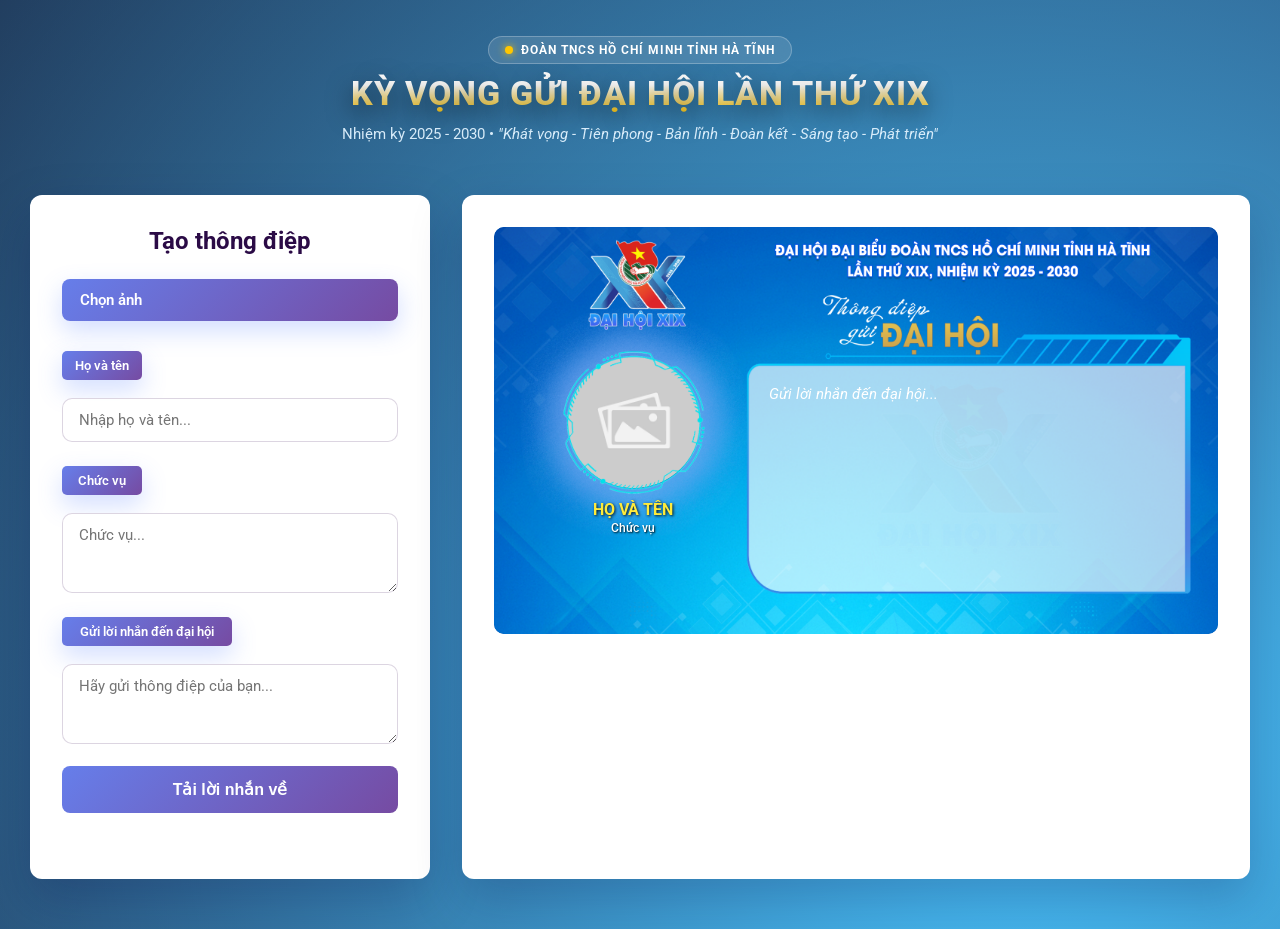
==== index.html @ af24d632 "feat: toi uu nut tai anh, them dau nhay kep loi chuc va doi ten trang chu index.html" ====
<!DOCTYPE html>
<html lang="vi">
<head>
    <meta charset="UTF-8">
    <meta name="viewport" content="width=device-width, initial-scale=1.0">
    <title>KỲ VỌNG GỬI ĐẠI HỘI LẦN THỨ XIX</title>
    <link rel="stylesheet" href="style.css">
    <link href='https://fonts.googleapis.com/css?family=Roboto:wght@400;500;700&display=swap' rel='stylesheet'>
    <link rel="stylesheet" href="https://cdnjs.cloudflare.com/ajax/libs/cropperjs/1.6.1/cropper.min.css">
</head>
<body>
    <div class="background">
        <header class="main_header">
            <div class="header_badge">
                <span class="badge_dot"></span>
                <span>ĐOÀN TNCS HỒ CHÍ MINH TỈNH HÀ TĨNH</span>
            </div>
            <h1 class="header_title">KỲ VỌNG GỬI ĐẠI HỘI LẦN THỨ XIX</h1>
            <p class="header_subtitle">Nhiệm kỳ 2025 - 2030 • <em>"Khát vọng - Tiên phong - Bản lĩnh - Đoàn kết - Sáng tạo - Phát triển"</em></p>
        </header>

        <div class="content">
            <section class="input_form">
                <form id="messageForm">
                    <p class="form_title">Tạo thông điệp</p>

                    <label for="avatarInput" class="upload_label">
                        <span>Chọn ảnh</span>
                        <input type="file" id="avatarInput" accept="image/*" hidden>
                    </label>

                    <label style="width: 80px; margin-top: 10px;" for="username">Họ và tên</label>
                    <input type="text" id="username" placeholder="Nhập họ và tên..." required>

                    <label style="width: 80px; margin-top: 10px;" for="role">Chức vụ</label>
                    <textarea id="role" placeholder="Chức vụ..."></textarea>

                    <label style="width: 170px; margin-top: 10px;" for="message">Gửi lời nhắn đến đại hội</label>
                    <textarea id="message" placeholder="Hãy gửi thông điệp của bạn..." required></textarea>  

                    <button type="submit" id="download">
                        <span class="btn_text">Tải lời nhắn về</span>
                        <div class="spinner" id="btnSpinner" style="display: none;"></div>
                    </button>
                    <p id="statusMsg" class="status_msg"></p>
                </form>
            </section>

            <section class="img_form">
                <div class="frame_canvas">
                    <img src="pics/thoong diep chao mung.zip - 2.png" alt="Khung thông điệp" class="template_img" id="templateImg">
                    
                    <div class="image_choosen" id="avatarPreviewWrapper" title="Nhấp vào để căn chỉnh lại góc mặt">
                        <img src="pics/placeholder.jpg" alt="Ảnh đại diện" id="img_choosen">
                    </div>

                    <div class="user_info_overlay">
                        <p class="name_content">HỌ VÀ TÊN</p>
                        <p class="title_content">Chức vụ</p>
                    </div>

                    <div class="message_box">
                        <p class="message_content">Gửi lời nhắn đến đại hội...</p>
                    </div>
                </div>
            </section>
        </div>
    </div>

    <div id="cropModal" class="crop_modal" style="display: none;">
        <div class="crop_modal_content">
            <div class="crop_modal_header">
                <h3>Căn chỉnh ảnh chân dung</h3>
                <button type="button" id="closeCropModal" class="close_btn" title="Đóng">&times;</button>
            </div>
            <div class="crop_container">
                <img id="cropperImage" src="" alt="Ảnh cần crop">
            </div>
            <p class="crop_hint">💡 Kéo ảnh hoặc lăn chuột/dùng 2 ngón tay để phóng to, thu nhỏ và di chuyển khuôn mặt vào đúng vòng tròn.</p>
            <div class="crop_modal_footer">
                <div class="crop_tools">
                    <button type="button" id="zoomInBtn" class="btn_tool" title="Phóng to">➕ Phóng to</button>
                    <button type="button" id="zoomOutBtn" class="btn_tool" title="Thu nhỏ">➖ Thu nhỏ</button>
                    <button type="button" id="rotateLeftBtn" class="btn_tool" title="Xoay">↺ Xoay</button>
                </div>
                <div class="crop_actions">
                    <button type="button" id="cancelCropBtn" class="btn_secondary">Hủy</button>
                    <button type="button" id="applyCropBtn" class="btn_primary">Áp dụng</button>
                </div>
            </div>
        </div>
    </div>

    <canvas id="exportCanvas" style="display: none;"></canvas>

    <script src="https://cdn.jsdelivr.net/npm/canvas-confetti@1.9.3/dist/confetti.browser.min.js"></script>
    <script src="https://cdnjs.cloudflare.com/ajax/libs/cropperjs/1.6.1/cropper.min.js"></script>
    <script src="script.js"></script>
</body>
</html>
---- style.css ----
:root {
    --primary-gradient: linear-gradient(135deg, #667eea 0%, #764ba2 100%);
    --accent-gradient: linear-gradient(135deg, #4fe0ff, #a155ff);
    --gold: #ffc700;
    font-family: "Roboto", sans-serif;
}

* {
    margin: 0;
    padding: 0;
    box-sizing: border-box;
}

body {
    min-height: 100vh;
    background: radial-gradient(circle at 20% 20%, #49c6ff 0%, transparent 35%),
        radial-gradient(circle at 80% 30%, #7c55d6 0%, transparent 40%),
        radial-gradient(circle at 30% 80%, #4b53eb 0%, transparent 45%),
        linear-gradient(120deg, #120820 0%, #261044 45%, #3d0f5d 100%);
    background-size: 400% 400%;
    animation: auroraShift 10s ease-in-out infinite;
    display: flex;
    align-items: center;
    justify-content: center;
    padding: 20px 10px;
}

@keyframes auroraShift {
    0% {
        background-position: 0% 50%;
    }
    30% {
        background-position: 50% 100%;
    }
    60% {
        background-position: 100% 30%;
    }
    100% {
        background-position: 0% 50%;
    }
}

.background {
    width: 100%;
    max-width: 1800px;
}

.main_header {
    text-align: center;
    margin-bottom: 24px;
    padding: 16px 20px;
    display: flex;
    flex-direction: column;
    align-items: center;
    gap: 8px;
}

.header_badge {
    display: inline-flex;
    align-items: center;
    gap: 8px;
    background: rgba(255, 255, 255, 0.12);
    border: 1px solid rgba(255, 255, 255, 0.25);
    backdrop-filter: blur(10px);
    padding: 6px 16px;
    border-radius: 999px;
    color: #ffffff;
    font-size: 12px;
    font-weight: 700;
    letter-spacing: 1px;
    text-transform: uppercase;
}

.badge_dot {
    width: 8px;
    height: 8px;
    background: var(--gold);
    border-radius: 50%;
    box-shadow: 0 0 8px var(--gold);
}

.header_title {
    font-size: clamp(22px, 3.5vw, 34px);
    font-weight: 800;
    text-transform: uppercase;
    letter-spacing: 1px;
    background: linear-gradient(180deg, #ffffff 30%, var(--gold) 100%);
    -webkit-background-clip: text;
    -webkit-text-fill-color: transparent;
    text-shadow: 0 8px 25px rgba(0, 0, 0, 0.5);
    line-height: 1.25;
}

.header_subtitle {
    font-size: clamp(12px, 1.6vw, 15px);
    color: #e0f2fe;
    font-weight: 400;
    max-width: 800px;
    line-height: 1.5;
    opacity: 0.95;
}

.content {
    display: flex;
    flex-wrap: wrap;
    gap: 32px;
    justify-content: center;
    padding: 10px 20px 30px 20px;
}

.input_form,
.img_form {
    background: white;
    border-radius: 12px;
    padding: 32px;
    box-shadow: 0 20px 50px rgba(10, 15, 70, 0.25);
}

.input_form {
    flex: 1 1 320px;
    max-width: 400px;
}

.img_form {
    flex: 1 1 550px;
    max-width: 1000px;
}

.form_title {
    font-size: 24px;
    font-weight: 700;
    color: #2b0b46;
    margin-bottom: 10px;
    text-align: center;
}

form {
    display: flex;
    flex-direction: column;
    gap: 14px;
}

label {
    border-radius: 5px;
    padding: 5px 10px;
    text-align: center;
    font-weight: 600;
    font-size: 13px;
    color: #ffffff;
    border: 2px solid transparent;
    background: var(--primary-gradient) border-box;
    box-shadow: 0 10px 25px rgba(79, 124, 255, 0.25);
}

label + input,
label + textarea {
    margin-top: 4px;
}

.upload_label {
    cursor: pointer;
    justify-content: space-between;
    padding: 10px 16px;
    margin-bottom: 6px;
    border-radius: 8px;
    font-weight: 600;
    font-size: 15px;
    color: #ffffff;
    box-shadow: 0 10px 25px rgba(79, 124, 255, 0.25);
    display: flex;
    align-items: center;
}

input,
textarea {
    border: 1px solid rgba(83, 47, 104, 0.2);
    border-radius: 10px;
    padding: 12px 16px;
    font-size: 15px;
    font-family: inherit;
    color: #1e1b4b;
    background: rgba(255, 255, 255, 0.9);
    transition: border 0.2s ease, box-shadow 0.2s ease;
}

input:focus,
textarea:focus {
    outline: none;
    border-color: #7f2cff;
    box-shadow: 0 0 0 3px rgba(127, 44, 255, 0.15);
}

textarea {
    min-height: 80px;
    resize: vertical;
}

button[type="submit"] {
    margin-top: 8px;
    padding: 14px 18px;
    border: none;
    border-radius: 8px;
    background: var(--primary-gradient);
    color: #fff;
    font-size: 16px;
    font-weight: 600;
    cursor: pointer;
    transition: transform 0.2s ease, box-shadow 0.2s ease;
    display: flex;
    align-items: center;
    justify-content: center;
    gap: 10px;
}

button[type="submit"]:hover {
    transform: translateY(-2px);
    box-shadow: 0 12px 25px rgba(71, 15, 153, 0.35);
}

button[type="submit"]:disabled {
    opacity: 0.7;
    cursor: not-allowed;
    transform: none;
}

.spinner {
    width: 18px;
    height: 18px;
    border: 3px solid rgba(255, 255, 255, 0.3);
    border-radius: 50%;
    border-top-color: #fff;
    animation: spin 0.8s ease-in-out infinite;
}

@keyframes spin {
    to { transform: rotate(360deg); }
}

.status_msg {
    text-align: center;
    font-size: 13px;
    font-weight: 500;
    min-height: 18px;
    margin-top: 2px;
}
.status_msg.success { color: #2e7d32; }
.status_msg.error { color: #d32f2f; }

.frame_canvas {
    position: relative;
    overflow: hidden;
    border-radius: 10px;
    background: #0056b3;
    display: flex;
    justify-content: center;
    width: 100%;
    aspect-ratio: 16 / 9;
}

.template_img {
    width: 100%;
    height: 100%;
    border-radius: inherit;
    display: block;
    position: relative;
    z-index: 2;
    pointer-events: none;
}

.image_choosen {
    position: absolute;
    width: 18.75%;
    aspect-ratio: 1 / 1;
    border-radius: 50%;
    overflow: hidden;
    top: 47.5%;
    left: 19.27%;
    transform: translate(-50%, -50%);
    z-index: 1;
    background: #d3d8ff;
    cursor: pointer;
    transition: transform 0.2s ease, box-shadow 0.2s ease;
}

.image_choosen:hover {
    transform: translate(-50%, -50%) scale(1.03);
    box-shadow: 0 0 0 4px var(--gold);
}

.image_choosen img {
    width: 100%;
    height: 100%;
    object-fit: cover;
    display: block;
}

.user_info_overlay {
    position: absolute;
    top: 67%;
    left: 19.27%;
    transform: translateX(-50%);
    width: 32%;
    text-align: center;
    z-index: 4;
    pointer-events: none;
}

.name_content {
    font-size: clamp(10px, 1.5vw, 16px);
    font-weight: 700;
    color: #ffeb3b;
    text-transform: uppercase;
    text-shadow: 1px 1px 3px rgba(0, 0, 0, 0.9);
    margin-bottom: 2px;
    line-height: 1.2;
}

.title_content {
    font-size: clamp(9px, 1.1vw, 12px);
    color: #ffffff;
    font-weight: 500;
    text-shadow: 1px 1px 2px rgba(0, 0, 0, 0.9);
    line-height: 1.2;
}

.message_box {
    position: absolute;
    left: 38%;
    top: 38.4%;
    width: 53.1%;
    height: 44.4%;
    padding: 0;
    color: #ffffff;
    z-index: 3;
    overflow: hidden;
    display: flex;
    align-items: flex-start;
    pointer-events: none;
}

.message_content {
    font-size: clamp(10px, 1.45vw, 15px);
    line-height: 1.5;
    font-style: italic;
    margin: 0;
    white-space: pre-wrap;
    word-break: break-word;
    width: 100%;
}

.crop_modal {
    position: fixed;
    top: 0;
    left: 0;
    width: 100vw;
    height: 100vh;
    background: rgba(15, 23, 42, 0.82);
    backdrop-filter: blur(6px);
    z-index: 99999;
    display: flex;
    align-items: center;
    justify-content: center;
    padding: 16px;
}

.crop_modal_content {
    background: #ffffff;
    border-radius: 16px;
    width: 100%;
    max-width: 520px;
    display: flex;
    flex-direction: column;
    overflow: hidden;
    box-shadow: 0 25px 50px rgba(0, 0, 0, 0.4);
    animation: modalPop 0.25s cubic-bezier(0.16, 1, 0.3, 1);
}

@keyframes modalPop {
    from { transform: scale(0.92); opacity: 0; }
    to { transform: scale(1); opacity: 1; }
}

.crop_modal_header {
    display: flex;
    align-items: center;
    justify-content: space-between;
    padding: 16px 20px;
    border-bottom: 1px solid #e2e8f0;
}

.crop_modal_header h3 {
    font-size: 17px;
    font-weight: 700;
    color: #1e1b4b;
}

.close_btn {
    background: none;
    border: none;
    font-size: 26px;
    line-height: 1;
    color: #64748b;
    cursor: pointer;
    padding: 0;
    margin: 0;
}

.crop_container {
    width: 100%;
    height: 380px;
    max-height: 55vh;
    background: #090d16;
    position: relative;
    overflow: hidden;
}

.crop_container img {
    max-width: 100%;
    display: block;
}

.cropper-view-box,
.cropper-face {
    border-radius: 50% !important;
}

.cropper-view-box {
    outline: 3px solid #ffeb3b !important;
    box-shadow: 0 0 0 9999px rgba(0, 0, 0, 0.65) !important;
}

.crop_hint {
    font-size: 12px;
    line-height: 1.4;
    color: #475569;
    text-align: center;
    padding: 10px 16px;
    background: #f8fafc;
    border-top: 1px solid #f1f5f9;
}

.crop_modal_footer {
    display: flex;
    flex-wrap: wrap;
    align-items: center;
    justify-content: space-between;
    gap: 12px;
    padding: 14px 20px;
    border-top: 1px solid #e2e8f0;
    background: #ffffff;
}

.crop_tools, .crop_actions {
    display: flex;
    gap: 8px;
}

.btn_tool, .btn_secondary {
    padding: 8px 12px;
    background: #f1f5f9;
    color: #334155;
    border: 1px solid #cbd5e1;
    border-radius: 6px;
    font-size: 12px;
    font-weight: 600;
    cursor: pointer;
}

.btn_tool:hover, .btn_secondary:hover {
    background: #e2e8f0;
}

.btn_primary {
    background: var(--primary-gradient);
    color: #fff;
    padding: 8px 18px;
    border-radius: 6px;
    font-weight: 600;
    font-size: 13px;
    border: none;
    cursor: pointer;
}
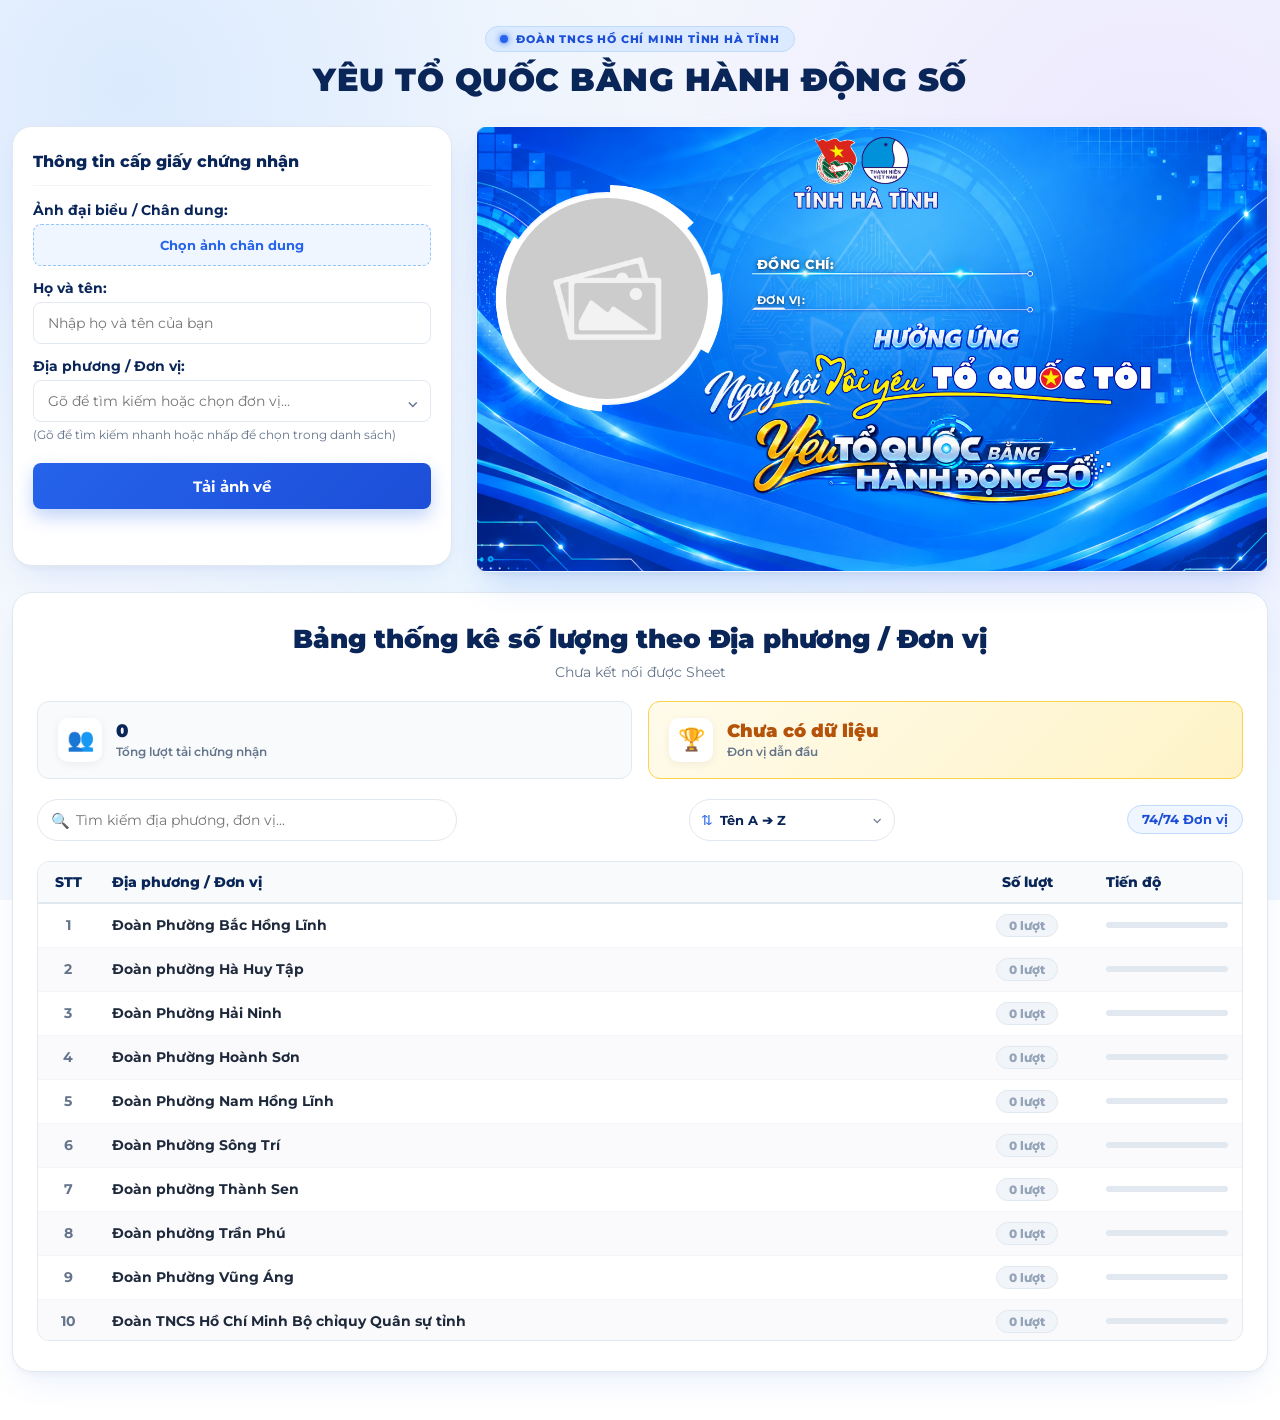
==== commit a0f0e743: "refactor: doi ten HTML.html thanh index.html" ====
--- a/index.html
+++ b/index.html
@@ -1,13 +1,17 @@
 <!DOCTYPE html>
 <html lang="vi">
+
 <head>
     <meta charset="UTF-8">
-    <meta name="viewport" content="width=device-width, initial-scale=1.0">
-    <title>KỲ VỌNG GỬI ĐẠI HỘI LẦN THỨ XIX</title>
-    <link rel="stylesheet" href="style.css">
-    <link href='https://fonts.googleapis.com/css?family=Roboto:wght@400;500;700&display=swap' rel='stylesheet'>
+    <meta name="viewport" content="width=device-width, initial-scale=1.0, maximum-scale=1.0, user-scalable=no">
+    <title>Yêu Tổ Quốc bằng Hành động số</title>
+    <link rel="stylesheet" href="style.css?v=4">
+    <link
+        href="https://fonts.googleapis.com/css2?family=Montserrat:ital,wght@0,400;0,500;0,600;0,700;0,800;0,900;1,400;1,500;1,600;1,700&family=Playfair+Display:ital,wght@0,700;0,900;1,700&display=swap"
+        rel="stylesheet">
     <link rel="stylesheet" href="https://cdnjs.cloudflare.com/ajax/libs/cropperjs/1.6.1/cropper.min.css">
 </head>
+
 <body>
     <div class="background">
         <header class="main_header">
@@ -15,56 +19,132 @@
                 <span class="badge_dot"></span>
                 <span>ĐOÀN TNCS HỒ CHÍ MINH TỈNH HÀ TĨNH</span>
             </div>
-            <h1 class="header_title">KỲ VỌNG GỬI ĐẠI HỘI LẦN THỨ XIX</h1>
-            <p class="header_subtitle">Nhiệm kỳ 2025 - 2030 • <em>"Khát vọng - Tiên phong - Bản lĩnh - Đoàn kết - Sáng tạo - Phát triển"</em></p>
+            <h1 class="header_title">Yêu Tổ Quốc bằng Hành động số</h1>
         </header>
 
         <div class="content">
-            <section class="input_form">
-                <form id="messageForm">
-                    <p class="form_title">Tạo thông điệp</p>
+            <section class="input_form_card">
+                <div class="card_header">
+                    <h2 class="card_title">Thông tin cấp giấy chứng nhận</h2>
+                </div>
 
-                    <label for="avatarInput" class="upload_label">
-                        <span>Chọn ảnh</span>
-                        <input type="file" id="avatarInput" accept="image/*" hidden>
-                    </label>
+                <form id="certificateForm">
+                    <div class="form_group">
+                        <label class="field_label">Ảnh đại biểu / Chân dung:</label>
+                        <div class="avatar_picker_row">
+                            <label for="avatarInput" class="avatar_picker_btn">
+                                <span>Chọn ảnh chân dung</span>
+                                <input type="file" id="avatarInput" accept="image/*" hidden>
+                            </label>
+                            <button type="button" id="recropBtn" class="recrop_btn" style="display: none;">
+                                Chỉnh góc mặt
+                            </button>
+                        </div>
+                    </div>
 
-                    <label style="width: 80px; margin-top: 10px;" for="username">Họ và tên</label>
-                    <input type="text" id="username" placeholder="Nhập họ và tên..." required>
+                    <div class="form_group">
+                        <label for="username" class="field_label">Họ và tên:</label>
+                        <input type="text" id="username" class="form_input" placeholder="Nhập họ và tên của bạn"
+                            required autocomplete="name">
+                    </div>
 
-                    <label style="width: 80px; margin-top: 10px;" for="role">Chức vụ</label>
-                    <textarea id="role" placeholder="Chức vụ..."></textarea>
+                    <div class="form_group">
+                        <label for="unit" class="field_label">Địa phương / Đơn vị:</label>
+                        <div class="searchable_select_wrapper" id="unitWrapper">
+                            <input type="text" id="unit" class="form_input searchable_select_input"
+                                placeholder="Gõ để tìm kiếm hoặc chọn đơn vị..." required autocomplete="off">
+                            <span class="select_arrow" id="unitArrow" title="Mở danh sách đơn vị">⌵</span>
+                            <div class="searchable_select_dropdown" id="unitDropdown" style="display: none;"></div>
+                        </div>
+                        <small class="field_hint">(Gõ để tìm kiếm nhanh hoặc nhấp để chọn trong danh sách)</small>
+                    </div>
 
-                    <label style="width: 170px; margin-top: 10px;" for="message">Gửi lời nhắn đến đại hội</label>
-                    <textarea id="message" placeholder="Hãy gửi thông điệp của bạn..." required></textarea>  
-
-                    <button type="submit" id="download">
-                        <span class="btn_text">Tải lời nhắn về</span>
+                    <button type="submit" id="downloadBtn" class="submit_action_btn">
+                        <span class="btn_text">Tải ảnh về</span>
                         <div class="spinner" id="btnSpinner" style="display: none;"></div>
                     </button>
                     <p id="statusMsg" class="status_msg"></p>
                 </form>
             </section>
 
-            <section class="img_form">
-                <div class="frame_canvas">
-                    <img src="pics/thoong diep chao mung.zip - 2.png" alt="Khung thông điệp" class="template_img" id="templateImg">
-                    
-                    <div class="image_choosen" id="avatarPreviewWrapper" title="Nhấp vào để căn chỉnh lại góc mặt">
-                        <img src="pics/placeholder.jpg" alt="Ảnh đại diện" id="img_choosen">
+            <section class="certificate_view_section">
+                <div class="certificate_preview_card" id="certificatePreviewWrapper">
+                    <div class="banner_avatar_circle" id="certAvatarClickable" title="Nhấp để căn chỉnh ảnh">
+                        <img src="pics/placeholder.jpg" alt="Ảnh đại biểu" id="img_choosen">
                     </div>
-
-                    <div class="user_info_overlay">
-                        <p class="name_content">HỌ VÀ TÊN</p>
-                        <p class="title_content">Chức vụ</p>
+                    <div class="banner_name_line">
+                        <span class="banner_label">ĐỒNG CHÍ:</span>
+                        <span class="banner_val banner_val_name" id="previewName"></span>
                     </div>
-
-                    <div class="message_box">
-                        <p class="message_content">Gửi lời nhắn đến đại hội...</p>
+                    <div class="banner_unit_line">
+                        <span class="banner_label">ĐƠN VỊ:</span>
+                        <span class="banner_val banner_val_unit" id="previewUnit"></span>
                     </div>
                 </div>
             </section>
         </div>
+
+        <section class="stats_section" id="statsSection">
+            <div class="stats_header">
+                <h2 class="stats_heading">Bảng thống kê số lượng theo Địa phương / Đơn vị</h2>
+                <p class="stats_desc" id="statsSyncTime">Bảng theo dõi số lượt tải chứng nhận thực tế (hệ thống tự động cập nhật vào 24h hàng ngày)</p>
+            </div>
+
+            <div class="stats_summary_grid">
+                <div class="summary_box">
+                    <div class="summary_icon">👥</div>
+                    <div class="summary_details">
+                        <span class="summary_value" id="totalCertCount">0</span>
+                        <span class="summary_title">Tổng lượt tải chứng nhận</span>
+                    </div>
+                </div>
+
+                <div class="summary_box summary_lead">
+                    <div class="summary_icon">🏆</div>
+                    <div class="summary_details">
+                        <span class="summary_value" id="topUnitName">Chưa có dữ liệu</span>
+                        <span class="summary_title">Đơn vị dẫn đầu</span>
+                    </div>
+                </div>
+            </div>
+
+            <div class="stats_controls">
+                <div class="search_wrapper">
+                    <span class="search_icon">🔍</span>
+                    <input type="text" id="statsSearchInput" class="stats_search_input"
+                        placeholder="Tìm kiếm địa phương, đơn vị...">
+                </div>
+
+                <div class="sort_wrapper">
+                    <span class="sort_icon">⇅</span>
+                    <select id="statsSortSelect" class="stats_sort_select">
+                        <option value="name_asc">Tên A ➔ Z</option>
+                        <option value="name_desc">Tên Z ➔ A</option>
+                        <option value="count_desc">Lọc theo nhiều nhất</option>
+                        <option value="count_asc">Lọc theo ít nhất</option>
+                    </select>
+                </div>
+
+                <div class="stats_count_badge">
+                    <span id="filteredUnitCount">0</span>/<span id="totalUnitsBadge">0</span> Đơn vị
+                </div>
+            </div>
+
+            <div class="stats_table_wrapper">
+                <table class="stats_table">
+                    <thead>
+                        <tr>
+                            <th class="col_stt">STT</th>
+                            <th class="col_unit">Địa phương / Đơn vị</th>
+                            <th class="col_count">Số lượt</th>
+                            <th class="col_progress">Tiến độ</th>
+                        </tr>
+                    </thead>
+                    <tbody id="statsTableBody">
+                    </tbody>
+                </table>
+            </div>
+        </section>
     </div>
 
     <div id="cropModal" class="crop_modal" style="display: none;">
@@ -76,12 +156,13 @@
             <div class="crop_container">
                 <img id="cropperImage" src="" alt="Ảnh cần crop">
             </div>
-            <p class="crop_hint">💡 Kéo ảnh hoặc lăn chuột/dùng 2 ngón tay để phóng to, thu nhỏ và di chuyển khuôn mặt vào đúng vòng tròn.</p>
+            <p class="crop_hint">Kéo ảnh hoặc dùng con lăn chuột / 2 ngón tay để phóng to, thu nhỏ và di chuyển khuôn
+                mặt vào đúng vòng tròn.</p>
             <div class="crop_modal_footer">
                 <div class="crop_tools">
-                    <button type="button" id="zoomInBtn" class="btn_tool" title="Phóng to">➕ Phóng to</button>
-                    <button type="button" id="zoomOutBtn" class="btn_tool" title="Thu nhỏ">➖ Thu nhỏ</button>
-                    <button type="button" id="rotateLeftBtn" class="btn_tool" title="Xoay">↺ Xoay</button>
+                    <button type="button" id="zoomInBtn" class="btn_tool" title="Phóng to">Phóng to</button>
+                    <button type="button" id="zoomOutBtn" class="btn_tool" title="Thu nhỏ">Thu nhỏ</button>
+                    <button type="button" id="rotateLeftBtn" class="btn_tool" title="Xoay">Xoay ảnh</button>
                 </div>
                 <div class="crop_actions">
                     <button type="button" id="cancelCropBtn" class="btn_secondary">Hủy</button>
@@ -95,6 +176,7 @@
 
     <script src="https://cdn.jsdelivr.net/npm/canvas-confetti@1.9.3/dist/confetti.browser.min.js"></script>
     <script src="https://cdnjs.cloudflare.com/ajax/libs/cropperjs/1.6.1/cropper.min.js"></script>
-    <script src="script.js"></script>
+    <script src="script.js?v=4"></script>
 </body>
+
 </html>
--- a/style.css
+++ b/style.css
@@ -1,137 +1,132 @@
 :root {
-    --primary-gradient: linear-gradient(135deg, #667eea 0%, #764ba2 100%);
-    --accent-gradient: linear-gradient(135deg, #4fe0ff, #a155ff);
-    --gold: #ffc700;
-    font-family: "Roboto", sans-serif;
+    --primary-blue: #2563EB;
+    --primary-blue-dark: #1D4ED8;
+    --primary-navy: #0A2558;
+    --gold: #D4AF37;
+    --gold-light: #FDE68A;
+    --gold-dark: #92400E;
+    --bg-page: #EFF6FF;
+    --text-main: #1E293B;
+    --text-muted: #64748B;
+    --border-color: #E2E8F0;
+    --radius-sm: 8px;
+    --radius-md: 12px;
+    --radius-lg: 20px;
+    font-family: 'Montserrat', 'Roboto', sans-serif;
 }
 
 * {
     margin: 0;
     padding: 0;
     box-sizing: border-box;
+    -webkit-tap-highlight-color: transparent;
 }
 
 body {
     min-height: 100vh;
-    background: radial-gradient(circle at 20% 20%, #49c6ff 0%, transparent 35%),
-        radial-gradient(circle at 80% 30%, #7c55d6 0%, transparent 40%),
-        radial-gradient(circle at 30% 80%, #4b53eb 0%, transparent 45%),
-        linear-gradient(120deg, #120820 0%, #261044 45%, #3d0f5d 100%);
-    background-size: 400% 400%;
-    animation: auroraShift 10s ease-in-out infinite;
-    display: flex;
-    align-items: center;
+    background: radial-gradient(circle at 10% 10%, #DBEAFE 0%, transparent 40%),
+                radial-gradient(circle at 90% 20%, #EDE9FE 0%, transparent 45%),
+                radial-gradient(circle at 50% 90%, #E0F2FE 0%, transparent 50%),
+                linear-gradient(135deg, #F8FAFC 0%, #EFF6FF 100%);
+    background-attachment: fixed;
+    color: var(--text-main);
+    display: flex;
     justify-content: center;
-    padding: 20px 10px;
-}
-
-@keyframes auroraShift {
-    0% {
-        background-position: 0% 50%;
-    }
-    30% {
-        background-position: 50% 100%;
-    }
-    60% {
-        background-position: 100% 30%;
-    }
-    100% {
-        background-position: 0% 50%;
-    }
+    padding: 20px 12px 48px;
 }
 
 .background {
     width: 100%;
-    max-width: 1800px;
+    max-width: 1600px;
+    display: flex;
+    flex-direction: column;
+    gap: 20px;
 }
 
 .main_header {
     text-align: center;
-    margin-bottom: 24px;
-    padding: 16px 20px;
     display: flex;
     flex-direction: column;
     align-items: center;
     gap: 8px;
+    padding: 6px 12px;
 }
 
 .header_badge {
     display: inline-flex;
     align-items: center;
     gap: 8px;
-    background: rgba(255, 255, 255, 0.12);
-    border: 1px solid rgba(255, 255, 255, 0.25);
-    backdrop-filter: blur(10px);
-    padding: 6px 16px;
+    background: #DBEAFE;
+    border: 1px solid #BFDBFE;
+    padding: 5px 14px;
     border-radius: 999px;
-    color: #ffffff;
-    font-size: 12px;
-    font-weight: 700;
-    letter-spacing: 1px;
+    color: var(--primary-blue-dark);
+    font-size: 11px;
+    font-weight: 800;
+    letter-spacing: 0.8px;
     text-transform: uppercase;
 }
 
 .badge_dot {
     width: 8px;
     height: 8px;
-    background: var(--gold);
+    background: var(--primary-blue);
     border-radius: 50%;
-    box-shadow: 0 0 8px var(--gold);
+    box-shadow: 0 0 6px var(--primary-blue);
 }
 
 .header_title {
-    font-size: clamp(22px, 3.5vw, 34px);
+    font-size: clamp(20px, 3.2vw, 32px);
+    font-weight: 900;
+    text-transform: uppercase;
+    color: var(--primary-navy);
+    letter-spacing: 0.5px;
+    line-height: 1.25;
+}
+
+.header_subtitle {
+    font-size: clamp(12px, 1.5vw, 14px);
+    color: var(--text-muted);
+    font-weight: 500;
+    max-width: 90%;
+    margin: 0 auto;
+}
+
+.content {
+    display: flex;
+    flex-wrap: wrap;
+    gap: 24px;
+    justify-content: center;
+    align-items: flex-start;
+}
+
+.input_form_card {
+    background: #FFFFFF;
+    border-radius: var(--radius-lg);
+    padding: 24px 20px;
+    box-shadow: 0 15px 35px -10px rgba(37, 99, 235, 0.12), 0 4px 6px -2px rgba(0, 0, 0, 0.04);
+    border: 1px solid var(--border-color);
+    flex: 1 1 340px;
+    max-width: 440px;
+    width: 100%;
+    display: flex;
+    flex-direction: column;
+    gap: 16px;
+}
+
+.card_header {
+    display: flex;
+    align-items: center;
+    gap: 12px;
+    padding-bottom: 12px;
+    border-bottom: 1.5px solid #F1F5F9;
+}
+
+.card_title {
+    font-size: 16px;
     font-weight: 800;
-    text-transform: uppercase;
-    letter-spacing: 1px;
-    background: linear-gradient(180deg, #ffffff 30%, var(--gold) 100%);
-    -webkit-background-clip: text;
-    -webkit-text-fill-color: transparent;
-    text-shadow: 0 8px 25px rgba(0, 0, 0, 0.5);
-    line-height: 1.25;
-}
-
-.header_subtitle {
-    font-size: clamp(12px, 1.6vw, 15px);
-    color: #e0f2fe;
-    font-weight: 400;
-    max-width: 800px;
-    line-height: 1.5;
-    opacity: 0.95;
-}
-
-.content {
-    display: flex;
-    flex-wrap: wrap;
-    gap: 32px;
-    justify-content: center;
-    padding: 10px 20px 30px 20px;
-}
-
-.input_form,
-.img_form {
-    background: white;
-    border-radius: 12px;
-    padding: 32px;
-    box-shadow: 0 20px 50px rgba(10, 15, 70, 0.25);
-}
-
-.input_form {
-    flex: 1 1 320px;
-    max-width: 400px;
-}
-
-.img_form {
-    flex: 1 1 550px;
-    max-width: 1000px;
-}
-
-.form_title {
-    font-size: 24px;
-    font-weight: 700;
-    color: #2b0b46;
-    margin-bottom: 10px;
-    text-align: center;
+    color: var(--primary-navy);
+    line-height: 1.35;
 }
 
 form {
@@ -140,84 +135,282 @@
     gap: 14px;
 }
 
-label {
-    border-radius: 5px;
-    padding: 5px 10px;
+.form_group {
+    display: flex;
+    flex-direction: column;
+    gap: 6px;
+}
+
+.field_label {
+    font-size: 13.5px;
+    font-weight: 700;
+    color: var(--primary-navy);
+    display: block;
+}
+
+.field_hint {
+    font-size: 11.5px;
+    color: var(--text-muted);
+    line-height: 1.35;
+}
+
+.avatar_picker_row {
+    display: flex;
+    gap: 8px;
+    align-items: center;
+}
+
+.avatar_picker_btn {
+    flex: 1;
+    display: flex;
+    align-items: center;
+    justify-content: center;
+    min-height: 42px;
+    padding: 10px 14px;
+    background: #EFF6FF;
+    color: var(--primary-blue);
+    border: 1.5px dashed #93C5FD;
+    border-radius: var(--radius-sm);
+    font-size: 13px;
+    font-weight: 700;
+    cursor: pointer;
+    transition: all 0.2s ease;
+}
+
+.avatar_picker_btn:hover {
+    background: #DBEAFE;
+    border-color: var(--primary-blue);
+}
+
+.recrop_btn {
+    min-height: 42px;
+    padding: 10px 12px;
+    background: #FFFBEB;
+    color: var(--gold-dark);
+    border: 1px dashed #F59E0B;
+    border-radius: var(--radius-sm);
+    font-size: 12px;
+    font-weight: 700;
+    cursor: pointer;
+    transition: background 0.2s ease;
+}
+
+.recrop_btn:hover {
+    background: #FEF3C7;
+}
+
+.form_input,
+.form_textarea {
+    width: 100%;
+    min-height: 42px;
+    padding: 10px 14px;
+    font-size: 14px;
+    font-family: inherit;
+    color: var(--text-main);
+    background: #FFFFFF;
+    border: 1.5px solid var(--border-color);
+    border-radius: var(--radius-sm);
+    outline: none;
+    transition: all 0.2s ease;
+}
+
+.form_input:focus,
+.form_textarea:focus,
+.form_select:focus {
+    border-color: var(--primary-blue);
+    box-shadow: 0 0 0 3px rgba(37, 99, 235, 0.15);
+}
+
+.select_wrapper {
+    position: relative;
+    width: 100%;
+}
+
+.form_select {
+    width: 100%;
+    min-height: 42px;
+    padding: 10px 36px 10px 14px;
+    font-size: 13.5px;
+    font-family: inherit;
+    font-weight: 500;
+    color: var(--text-main);
+    background: #FFFFFF;
+    border: 1.5px solid var(--border-color);
+    border-radius: var(--radius-sm);
+    outline: none;
+    appearance: none;
+    cursor: pointer;
+    transition: all 0.2s ease;
+}
+
+.select_wrapper::after {
+    content: "⌵";
+    position: absolute;
+    right: 14px;
+    top: 48%;
+    transform: translateY(-50%);
+    font-size: 15px;
+    font-weight: 800;
+    color: var(--text-muted);
+    pointer-events: none;
+}
+
+/* Searchable Combobox Select */
+.searchable_select_wrapper {
+    position: relative;
+    width: 100%;
+}
+
+.searchable_select_input {
+    padding-right: 38px;
+    cursor: text;
+}
+
+.searchable_select_wrapper .select_arrow {
+    position: absolute;
+    right: 14px;
+    top: 50%;
+    transform: translateY(-50%);
+    font-size: 15px;
+    font-weight: 800;
+    color: var(--text-muted);
+    cursor: pointer;
+    transition: transform 0.2s ease, color 0.2s ease;
+    user-select: none;
+}
+
+.searchable_select_wrapper.is_open .select_arrow {
+    transform: translateY(-50%) rotate(180deg);
+    color: var(--primary-blue);
+}
+
+.searchable_select_dropdown {
+    position: absolute;
+    top: calc(100% + 5px);
+    left: 0;
+    right: 0;
+    z-index: 9999;
+    background: #FFFFFF;
+    border: 1.5px solid var(--primary-blue);
+    border-radius: var(--radius-sm);
+    box-shadow: 0 12px 28px -5px rgba(37, 99, 235, 0.2), 0 8px 12px -6px rgba(0, 0, 0, 0.08);
+    max-height: 250px;
+    overflow-y: auto;
+    scrollbar-width: thin;
+    scrollbar-color: #BFDBFE #F8FAFC;
+    animation: dropdownFadeIn 0.15s ease-out;
+}
+
+@keyframes dropdownFadeIn {
+    from {
+        opacity: 0;
+        transform: translateY(-4px);
+    }
+    to {
+        opacity: 1;
+        transform: translateY(0);
+    }
+}
+
+.searchable_select_dropdown::-webkit-scrollbar {
+    width: 6px;
+}
+
+.searchable_select_dropdown::-webkit-scrollbar-track {
+    background: #F8FAFC;
+    border-radius: var(--radius-sm);
+}
+
+.searchable_select_dropdown::-webkit-scrollbar-thumb {
+    background: #BFDBFE;
+    border-radius: 999px;
+}
+
+.searchable_select_dropdown::-webkit-scrollbar-thumb:hover {
+    background: var(--primary-blue);
+}
+
+.searchable_option_item {
+    padding: 10px 14px;
+    font-size: 13.5px;
+    color: var(--text-main);
+    cursor: pointer;
+    border-bottom: 1px solid #F1F5F9;
+    transition: background 0.15s ease, color 0.15s ease;
+    display: flex;
+    align-items: center;
+    line-height: 1.35;
+}
+
+.searchable_option_item:last-child {
+    border-bottom: none;
+}
+
+.searchable_option_item:hover,
+.searchable_option_item.hovered {
+    background: #EFF6FF;
+    color: var(--primary-blue-dark);
+    font-weight: 600;
+}
+
+.searchable_option_item.selected {
+    background: #DBEAFE;
+    color: var(--primary-blue-dark);
+    font-weight: 700;
+}
+
+.searchable_option_item .highlight_match {
+    background: #FEF08A;
+    color: #854D0E;
+    font-weight: 700;
+    border-radius: 2px;
+    padding: 0 1px;
+}
+
+.searchable_no_match {
+    padding: 14px;
+    font-size: 13px;
+    color: var(--text-muted);
     text-align: center;
-    font-weight: 600;
-    font-size: 13px;
-    color: #ffffff;
-    border: 2px solid transparent;
-    background: var(--primary-gradient) border-box;
-    box-shadow: 0 10px 25px rgba(79, 124, 255, 0.25);
-}
-
-label + input,
-label + textarea {
-    margin-top: 4px;
-}
-
-.upload_label {
+    font-style: italic;
+    background: #F8FAFC;
+}
+
+.form_textarea {
+    resize: vertical;
+    min-height: 60px;
+}
+
+.submit_action_btn {
+    display: flex;
+    align-items: center;
+    justify-content: center;
+    gap: 8px;
+    min-height: 46px;
+    padding: 12px 20px;
+    margin-top: 6px;
+    background: linear-gradient(135deg, var(--primary-blue) 0%, var(--primary-blue-dark) 100%);
+    color: #FFFFFF;
+    font-size: 15px;
+    font-weight: 700;
+    border: none;
+    border-radius: var(--radius-sm);
     cursor: pointer;
-    justify-content: space-between;
-    padding: 10px 16px;
-    margin-bottom: 6px;
-    border-radius: 8px;
-    font-weight: 600;
-    font-size: 15px;
-    color: #ffffff;
-    box-shadow: 0 10px 25px rgba(79, 124, 255, 0.25);
-    display: flex;
-    align-items: center;
-}
-
-input,
-textarea {
-    border: 1px solid rgba(83, 47, 104, 0.2);
-    border-radius: 10px;
-    padding: 12px 16px;
-    font-size: 15px;
+    box-shadow: 0 8px 18px rgba(37, 99, 235, 0.28);
+    transition: all 0.2s ease;
     font-family: inherit;
-    color: #1e1b4b;
-    background: rgba(255, 255, 255, 0.9);
-    transition: border 0.2s ease, box-shadow 0.2s ease;
-}
-
-input:focus,
-textarea:focus {
-    outline: none;
-    border-color: #7f2cff;
-    box-shadow: 0 0 0 3px rgba(127, 44, 255, 0.15);
-}
-
-textarea {
-    min-height: 80px;
-    resize: vertical;
-}
-
-button[type="submit"] {
-    margin-top: 8px;
-    padding: 14px 18px;
-    border: none;
-    border-radius: 8px;
-    background: var(--primary-gradient);
-    color: #fff;
-    font-size: 16px;
-    font-weight: 600;
-    cursor: pointer;
-    transition: transform 0.2s ease, box-shadow 0.2s ease;
-    display: flex;
-    align-items: center;
-    justify-content: center;
-    gap: 10px;
-}
-
-button[type="submit"]:hover {
-    transform: translateY(-2px);
-    box-shadow: 0 12px 25px rgba(71, 15, 153, 0.35);
-}
-
-button[type="submit"]:disabled {
+}
+
+.submit_action_btn:hover {
+    transform: translateY(-1px);
+    box-shadow: 0 10px 22px rgba(37, 99, 235, 0.35);
+}
+
+.submit_action_btn:active {
+    transform: translateY(0);
+}
+
+.submit_action_btn:disabled {
     opacity: 0.7;
     cursor: not-allowed;
     transform: none;
@@ -228,7 +421,7 @@
     height: 18px;
     border: 3px solid rgba(255, 255, 255, 0.3);
     border-radius: 50%;
-    border-top-color: #fff;
+    border-top-color: #FFFFFF;
     animation: spin 0.8s ease-in-out infinite;
 }
 
@@ -238,114 +431,503 @@
 
 .status_msg {
     text-align: center;
-    font-size: 13px;
-    font-weight: 500;
+    font-size: 12.5px;
+    font-weight: 600;
     min-height: 18px;
-    margin-top: 2px;
-}
-.status_msg.success { color: #2e7d32; }
-.status_msg.error { color: #d32f2f; }
-
-.frame_canvas {
+    line-height: 1.4;
+}
+.status_msg.success { color: #16A34A; }
+.status_msg.error { color: #DC2626; }
+
+.certificate_view_section {
+    flex: 1 1 540px;
+    max-width: 980px;
+    width: 100%;
+}
+
+.certificate_preview_card {
+    width: 100%;
+    aspect-ratio: 16 / 9;
     position: relative;
+    background-image: url('pics/cc.png');
+    background-size: 100% 100%;
+    background-position: center;
+    background-repeat: no-repeat;
+    border-radius: var(--radius-md);
     overflow: hidden;
-    border-radius: 10px;
-    background: #0056b3;
-    display: flex;
-    justify-content: center;
-    width: 100%;
-    aspect-ratio: 16 / 9;
-}
-
-.template_img {
-    width: 100%;
-    height: 100%;
-    border-radius: inherit;
-    display: block;
-    position: relative;
+    box-shadow: 0 15px 35px -10px rgba(37, 99, 235, 0.25), 0 4px 6px -2px rgba(0, 0, 0, 0.05);
+    border: 1px solid rgba(255, 255, 255, 0.2);
+    container-type: inline-size;
+}
+
+.banner_avatar_circle {
+    position: absolute;
+    left: 3.19%;
+    top: 15.00%;
+    width: 26.53%;
+    height: 47.16%;
+    border-radius: 50%;
+    background: #FFFFFF;
+    border: 4px solid #FFFFFF;
+    box-shadow: 0 0 0 2px rgba(255, 255, 255, 0.95);
+    overflow: hidden;
+    cursor: pointer;
     z-index: 2;
-    pointer-events: none;
-}
-
-.image_choosen {
-    position: absolute;
-    width: 18.75%;
-    aspect-ratio: 1 / 1;
-    border-radius: 50%;
-    overflow: hidden;
-    top: 47.5%;
-    left: 19.27%;
-    transform: translate(-50%, -50%);
-    z-index: 1;
-    background: #d3d8ff;
-    cursor: pointer;
-    transition: transform 0.2s ease, box-shadow 0.2s ease;
-}
-
-.image_choosen:hover {
-    transform: translate(-50%, -50%) scale(1.03);
-    box-shadow: 0 0 0 4px var(--gold);
-}
-
-.image_choosen img {
+    transition: transform 0.2s ease, filter 0.2s ease;
+}
+
+.banner_avatar_circle:hover {
+    filter: brightness(1.08);
+    transform: scale(1.02);
+}
+
+.banner_avatar_circle img {
     width: 100%;
     height: 100%;
     object-fit: cover;
     display: block;
 }
 
-.user_info_overlay {
+.banner_name_line {
     position: absolute;
-    top: 67%;
-    left: 19.27%;
-    transform: translateX(-50%);
-    width: 32%;
+    left: 35.4%;
+    top: 28.2%;
+    width: 48%;
+    max-width: 55%;
+    height: 4.8%;
+    display: flex;
+    align-items: flex-end;
+    gap: 8px;
+    z-index: 2;
+    user-select: none;
+}
+
+.banner_unit_line {
+    position: absolute;
+    left: 35.4%;
+    top: 36.5%;
+    width: 58%;
+    max-width: 60%;
+    height: 4.5%;
+    display: flex;
+    align-items: flex-end;
+    gap: 8px;
+    z-index: 2;
+    user-select: none;
+}
+
+.banner_label {
+    font-family: 'Montserrat', sans-serif;
+    font-weight: 800;
+    color: #FFFFFF;
+    font-size: clamp(8px, 1.65cqi, 34px);
+    letter-spacing: 0.5px;
+    white-space: nowrap;
+    text-shadow: 0 1px 4px rgba(0, 0, 0, 0.65);
+    flex-shrink: 0;
+    line-height: 1.1;
+    margin-bottom: 2px;
+}
+
+.banner_unit_line .banner_label {
+    font-weight: 700;
+    font-size: clamp(7.5px, 1.45cqi, 28px);
+}
+
+.banner_val_name {
+    font-family: 'Montserrat', sans-serif;
+    font-weight: 800;
+    color: #FFE66D;
+    font-size: clamp(9px, 1.95cqi, 40px);
+    letter-spacing: 0.5px;
+    text-transform: uppercase;
+    white-space: nowrap;
+    overflow: hidden;
+    text-overflow: ellipsis;
+    text-shadow: 0 1px 4px rgba(0, 0, 0, 0.65);
+    line-height: 1.1;
+    margin-bottom: 2px;
+    transition: font-size 0.15s ease;
+}
+
+.banner_val_unit {
+    font-family: 'Montserrat', sans-serif;
+    font-weight: 700;
+    color: #FFFFFF;
+    font-size: clamp(7.5px, 1.35cqi, 26px);
+    white-space: nowrap;
+    text-shadow: 0 1px 4px rgba(0, 0, 0, 0.7);
+    line-height: 1.1;
+    margin-bottom: 2px;
+    transition: font-size 0.15s ease;
+}
+
+.stats_section {
+    background: #FFFFFF;
+    border-radius: var(--radius-lg);
+    padding: 30px 24px;
+    box-shadow: 0 15px 35px -10px rgba(37, 99, 235, 0.12), 0 4px 6px -2px rgba(0, 0, 0, 0.04);
+    border: 1px solid var(--border-color);
+    display: flex;
+    flex-direction: column;
+    gap: 20px;
+    width: 100%;
+}
+
+.stats_header {
     text-align: center;
-    z-index: 4;
+    display: flex;
+    flex-direction: column;
+    align-items: center;
+    gap: 8px;
+}
+
+.stats_badge {
+    display: inline-flex;
+    align-items: center;
+    gap: 8px;
+    background: #DBEAFE;
+    border: 1px solid #BFDBFE;
+    padding: 5px 14px;
+    border-radius: 999px;
+    color: var(--primary-blue-dark);
+    font-size: 11px;
+    font-weight: 800;
+    letter-spacing: 0.8px;
+}
+
+.stats_badge_dot {
+    width: 8px;
+    height: 8px;
+    background: var(--primary-blue);
+    border-radius: 50%;
+    box-shadow: 0 0 6px var(--primary-blue);
+}
+
+.stats_heading {
+    font-size: clamp(18px, 2.5vw, 26px);
+    font-weight: 900;
+    color: var(--primary-navy);
+}
+
+.stats_desc {
+    font-size: clamp(12px, 1.4vw, 14px);
+    color: var(--text-muted);
+    max-width: 720px;
+    margin: 0 auto;
+}
+
+.stats_summary_grid {
+    display: grid;
+    grid-template-columns: repeat(auto-fit, minmax(280px, 1fr));
+    gap: 16px;
+    width: 100%;
+}
+
+.summary_box {
+    background: #F8FAFC;
+    border: 1.5px solid #E2E8F0;
+    border-radius: var(--radius-md);
+    padding: 16px 20px;
+    display: flex;
+    align-items: center;
+    gap: 14px;
+    transition: all 0.2s ease;
+}
+
+.summary_box:hover {
+    transform: translateY(-2px);
+    box-shadow: 0 8px 20px rgba(37, 99, 235, 0.08);
+}
+
+.summary_box.summary_lead {
+    background: linear-gradient(135deg, #FFFBEB 0%, #FEF3C7 100%);
+    border-color: #FCD34D;
+}
+
+.summary_icon {
+    width: 44px;
+    height: 44px;
+    border-radius: 10px;
+    background: #FFFFFF;
+    display: flex;
+    align-items: center;
+    justify-content: center;
+    font-size: 22px;
+    box-shadow: 0 2px 8px rgba(0, 0, 0, 0.06);
+    flex-shrink: 0;
+}
+
+.summary_details {
+    display: flex;
+    flex-direction: column;
+    gap: 2px;
+    overflow: hidden;
+}
+
+.summary_value {
+    font-size: 18px;
+    font-weight: 900;
+    color: var(--primary-navy);
+    white-space: nowrap;
+    overflow: hidden;
+    text-overflow: ellipsis;
+}
+
+.summary_box.summary_lead .summary_value {
+    color: #B45309;
+}
+
+.summary_title {
+    font-size: 12px;
+    font-weight: 600;
+    color: var(--text-muted);
+}
+
+.stats_controls {
+    display: flex;
+    align-items: center;
+    justify-content: space-between;
+    gap: 12px;
+    flex-wrap: wrap;
+}
+
+.search_wrapper {
+    position: relative;
+    flex: 1 1 240px;
+    max-width: 420px;
+}
+
+.search_icon {
+    position: absolute;
+    left: 14px;
+    top: 50%;
+    transform: translateY(-50%);
+    font-size: 15px;
+    color: var(--text-muted);
     pointer-events: none;
 }
 
-.name_content {
-    font-size: clamp(10px, 1.5vw, 16px);
-    font-weight: 700;
-    color: #ffeb3b;
-    text-transform: uppercase;
-    text-shadow: 1px 1px 3px rgba(0, 0, 0, 0.9);
-    margin-bottom: 2px;
-    line-height: 1.2;
-}
-
-.title_content {
-    font-size: clamp(9px, 1.1vw, 12px);
-    color: #ffffff;
-    font-weight: 500;
-    text-shadow: 1px 1px 2px rgba(0, 0, 0, 0.9);
-    line-height: 1.2;
-}
-
-.message_box {
+.stats_search_input {
+    width: 100%;
+    min-height: 42px;
+    padding: 10px 14px 10px 38px;
+    border-radius: 999px;
+    border: 1.5px solid var(--border-color);
+    background: #FFFFFF;
+    font-size: 13.5px;
+    font-family: inherit;
+    outline: none;
+    transition: all 0.2s ease;
+}
+
+.stats_search_input:focus {
+    border-color: var(--primary-blue);
+    box-shadow: 0 0 0 3px rgba(37, 99, 235, 0.15);
+}
+
+.sort_wrapper {
+    position: relative;
+    display: flex;
+    align-items: center;
+    flex-shrink: 0;
+}
+
+.sort_icon {
     position: absolute;
-    left: 38%;
-    top: 38.4%;
-    width: 53.1%;
-    height: 44.4%;
-    padding: 0;
-    color: #ffffff;
-    z-index: 3;
+    left: 12px;
+    top: 50%;
+    transform: translateY(-50%);
+    font-size: 14px;
+    color: var(--primary-blue);
+    pointer-events: none;
+}
+
+.stats_sort_select {
+    min-height: 42px;
+    padding: 9px 34px 9px 30px;
+    border-radius: 999px;
+    border: 1.5px solid var(--border-color);
+    background: #FFFFFF;
+    font-size: 13px;
+    font-family: inherit;
+    font-weight: 700;
+    color: var(--primary-navy);
+    cursor: pointer;
+    outline: none;
+    transition: all 0.2s ease;
+    appearance: none;
+}
+
+.stats_sort_select:focus {
+    border-color: var(--primary-blue);
+    box-shadow: 0 0 0 3px rgba(37, 99, 235, 0.15);
+}
+
+.sort_wrapper::after {
+    content: "⌵";
+    position: absolute;
+    right: 14px;
+    top: 46%;
+    transform: translateY(-50%);
+    font-size: 13px;
+    font-weight: 800;
+    color: var(--text-muted);
+    pointer-events: none;
+}
+
+.stats_count_badge {
+    background: #EFF6FF;
+    border: 1px solid #BFDBFE;
+    color: var(--primary-blue-dark);
+    font-size: 12.5px;
+    font-weight: 700;
+    padding: 6px 14px;
+    border-radius: 999px;
+    flex-shrink: 0;
+}
+
+.stats_table_wrapper {
+    width: 100%;
+    max-height: 480px;
+    overflow-y: auto;
+    overflow-x: auto;
+    border: 1.5px solid #E2E8F0;
+    border-radius: 12px;
+    background: #FFFFFF;
+}
+
+.stats_table_wrapper::-webkit-scrollbar {
+    width: 6px;
+    height: 6px;
+}
+
+.stats_table_wrapper::-webkit-scrollbar-track {
+    background: #F1F5F9;
+}
+
+.stats_table_wrapper::-webkit-scrollbar-thumb {
+    background: #CBD5E1;
+    border-radius: 999px;
+}
+
+.stats_table {
+    width: 100%;
+    border-collapse: collapse;
+    text-align: left;
+    font-size: 13.5px;
+}
+
+.stats_table thead th {
+    position: sticky;
+    top: 0;
+    z-index: 2;
+    background: #F8FAFC;
+    color: var(--primary-navy);
+    font-weight: 800;
+    padding: 12px 14px;
+    border-bottom: 2px solid #E2E8F0;
+    white-space: nowrap;
+}
+
+.stats_table tbody tr {
+    border-bottom: 1px solid #F1F5F9;
+    transition: background 0.15s ease;
+}
+
+.stats_table tbody tr:nth-child(even) {
+    background: #FAFAFC;
+}
+
+.stats_table tbody tr:hover {
+    background: #EFF6FF;
+}
+
+.stats_table tbody tr.has_downloads {
+    background: #F0FDF4;
+}
+
+.stats_table tbody tr.has_downloads:hover {
+    background: #DCFCE7;
+}
+
+.stats_table td {
+    padding: 10px 14px;
+    vertical-align: middle;
+}
+
+.col_stt {
+    width: 60px;
+    text-align: center;
+    font-weight: 700;
+    color: #64748B;
+}
+
+.col_unit {
+    font-weight: 700;
+    color: #1E293B;
+    min-width: 240px;
+}
+
+.col_count {
+    width: 130px;
+    text-align: center;
+}
+
+.col_progress {
+    width: 150px;
+    min-width: 120px;
+}
+
+.count_pill {
+    display: inline-block;
+    padding: 3px 12px;
+    border-radius: 999px;
+    font-weight: 800;
+    font-size: 12px;
+    text-align: center;
+}
+
+.count_pill.zero {
+    background: #F1F5F9;
+    color: #94A3B8;
+    border: 1px solid #E2E8F0;
+}
+
+.count_pill.active {
+    background: #EFF6FF;
+    color: var(--primary-blue-dark);
+    border: 1px solid #BFDBFE;
+    font-weight: 900;
+}
+
+.count_pill.leader {
+    background: #FEF3C7;
+    color: #B45309;
+    border: 1px solid #FCD34D;
+}
+
+.table_progress_track {
+    width: 100%;
+    height: 6px;
+    background: #E2E8F0;
+    border-radius: 999px;
     overflow: hidden;
-    display: flex;
-    align-items: flex-start;
-    pointer-events: none;
-}
-
-.message_content {
-    font-size: clamp(10px, 1.45vw, 15px);
-    line-height: 1.5;
-    font-style: italic;
-    margin: 0;
-    white-space: pre-wrap;
-    word-break: break-word;
-    width: 100%;
+}
+
+.table_progress_fill {
+    height: 100%;
+    background: linear-gradient(90deg, #3B82F6, #1D4ED8);
+    border-radius: 999px;
+    transition: width 0.3s ease;
+}
+
+.table_empty_row {
+    text-align: center;
+    padding: 32px 16px;
+    color: var(--text-muted);
+    font-size: 13.5px;
+    font-weight: 600;
 }
 
 .crop_modal {
@@ -360,14 +942,15 @@
     display: flex;
     align-items: center;
     justify-content: center;
-    padding: 16px;
+    padding: 12px;
 }
 
 .crop_modal_content {
-    background: #ffffff;
+    background: #FFFFFF;
     border-radius: 16px;
     width: 100%;
     max-width: 520px;
+    max-height: 94vh;
     display: flex;
     flex-direction: column;
     overflow: hidden;
@@ -384,14 +967,14 @@
     display: flex;
     align-items: center;
     justify-content: space-between;
-    padding: 16px 20px;
-    border-bottom: 1px solid #e2e8f0;
+    padding: 14px 18px;
+    border-bottom: 1px solid #E2E8F0;
 }
 
 .crop_modal_header h3 {
-    font-size: 17px;
-    font-weight: 700;
-    color: #1e1b4b;
+    font-size: 15px;
+    font-weight: 700;
+    color: var(--primary-navy);
 }
 
 .close_btn {
@@ -399,17 +982,17 @@
     border: none;
     font-size: 26px;
     line-height: 1;
-    color: #64748b;
+    color: #64748B;
     cursor: pointer;
-    padding: 0;
+    padding: 4px;
     margin: 0;
 }
 
 .crop_container {
     width: 100%;
-    height: 380px;
-    max-height: 55vh;
-    background: #090d16;
+    height: 340px;
+    max-height: 48vh;
+    background: #090D16;
     position: relative;
     overflow: hidden;
 }
@@ -425,18 +1008,18 @@
 }
 
 .cropper-view-box {
-    outline: 3px solid #ffeb3b !important;
+    outline: 3px solid #2563EB !important;
     box-shadow: 0 0 0 9999px rgba(0, 0, 0, 0.65) !important;
 }
 
 .crop_hint {
-    font-size: 12px;
-    line-height: 1.4;
+    font-size: 11.5px;
+    line-height: 1.35;
     color: #475569;
     text-align: center;
-    padding: 10px 16px;
-    background: #f8fafc;
-    border-top: 1px solid #f1f5f9;
+    padding: 8px 14px;
+    background: #F8FAFC;
+    border-top: 1px solid #F1F5F9;
 }
 
 .crop_modal_footer {
@@ -444,39 +1027,126 @@
     flex-wrap: wrap;
     align-items: center;
     justify-content: space-between;
-    gap: 12px;
-    padding: 14px 20px;
-    border-top: 1px solid #e2e8f0;
-    background: #ffffff;
+    gap: 8px;
+    padding: 12px 16px;
+    border-top: 1px solid #E2E8F0;
+    background: #FFFFFF;
 }
 
 .crop_tools, .crop_actions {
     display: flex;
-    gap: 8px;
+    gap: 6px;
 }
 
 .btn_tool, .btn_secondary {
-    padding: 8px 12px;
-    background: #f1f5f9;
+    padding: 7px 11px;
+    background: #F1F5F9;
     color: #334155;
-    border: 1px solid #cbd5e1;
+    border: 1px solid #CBD5E1;
     border-radius: 6px;
-    font-size: 12px;
+    font-size: 11.5px;
     font-weight: 600;
     cursor: pointer;
 }
 
 .btn_tool:hover, .btn_secondary:hover {
-    background: #e2e8f0;
+    background: #E2E8F0;
 }
 
 .btn_primary {
-    background: var(--primary-gradient);
-    color: #fff;
-    padding: 8px 18px;
+    background: var(--primary-blue);
+    color: #FFFFFF;
+    padding: 7px 16px;
     border-radius: 6px;
     font-weight: 600;
-    font-size: 13px;
+    font-size: 12.5px;
     border: none;
     cursor: pointer;
+}
+
+@media (max-width: 960px) {
+    .content {
+        flex-direction: column;
+        align-items: center;
+        gap: 20px;
+    }
+    .input_form_card,
+    .certificate_view_section {
+        max-width: 100%;
+        width: 100%;
+    }
+}
+
+@media (max-width: 600px) {
+    body {
+        padding: 12px 8px 36px;
+    }
+    .main_header {
+        padding: 4px 6px;
+        gap: 6px;
+    }
+    .header_title {
+        font-size: 21px;
+    }
+    .header_subtitle {
+        font-size: 12px;
+    }
+    .input_form_card {
+        padding: 18px 14px;
+        border-radius: 14px;
+    }
+    .form_input,
+    .form_select,
+    .form_textarea {
+        font-size: 16px;
+    }
+    .certificate_preview_card {
+        border-radius: 8px;
+    }
+    .stats_section {
+        padding: 18px 12px;
+        border-radius: 16px;
+    }
+    .stats_summary_grid {
+        grid-template-columns: 1fr;
+    }
+    .stats_controls {
+        flex-direction: column;
+        align-items: stretch;
+        gap: 10px;
+    }
+    .search_wrapper,
+    .sort_wrapper,
+    .stats_sort_select {
+        max-width: 100%;
+        width: 100%;
+    }
+    .stats_count_badge {
+        text-align: center;
+    }
+    .stats_table th, .stats_table td {
+        padding: 8px 10px;
+        font-size: 12.5px;
+    }
+    .col_stt {
+        width: 45px;
+    }
+    .col_count {
+        width: 95px;
+    }
+    .col_progress {
+        display: none;
+    }
+    .crop_modal_footer {
+        flex-direction: column;
+        align-items: stretch;
+    }
+    .crop_tools, .crop_actions {
+        width: 100%;
+        justify-content: space-between;
+    }
+    .crop_tools button, .crop_actions button {
+        flex: 1;
+        text-align: center;
+    }
 }
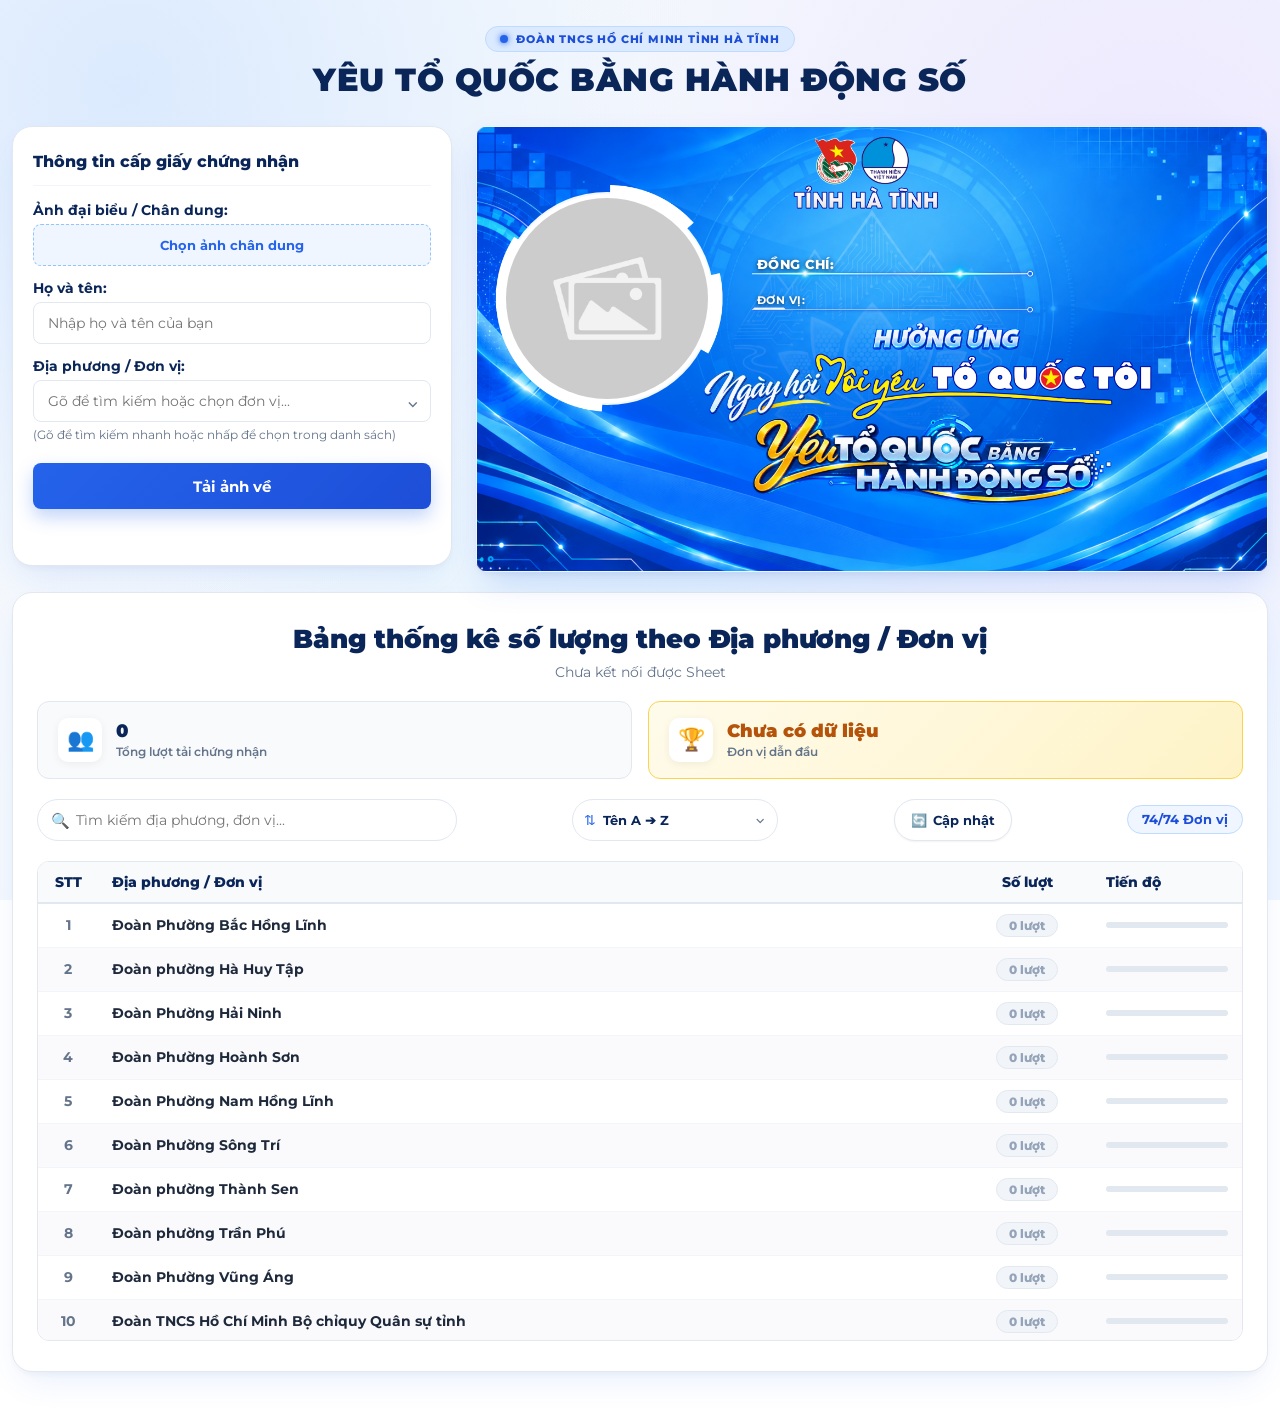
==== commit 6f7ac8f0: "fix: cap nhat so lieu thong ke truc tiep tu google sheet va them nut lam moi" ====
--- a/index.html
+++ b/index.html
@@ -125,6 +125,10 @@
                     </select>
                 </div>
 
+                <button type="button" id="refreshStatsBtn" class="refresh_stats_btn" title="Cập nhật số liệu từ Google Sheet">
+                    <span class="refresh_icon">🔄</span> Cập nhật
+                </button>
+
                 <div class="stats_count_badge">
                     <span id="filteredUnitCount">0</span>/<span id="totalUnitsBadge">0</span> Đơn vị
                 </div>
@@ -176,7 +180,7 @@
 
     <script src="https://cdn.jsdelivr.net/npm/canvas-confetti@1.9.3/dist/confetti.browser.min.js"></script>
     <script src="https://cdnjs.cloudflare.com/ajax/libs/cropperjs/1.6.1/cropper.min.js"></script>
-    <script src="script.js?v=4"></script>
+    <script src="script.js?v=5"></script>
 </body>
 
 </html>
--- a/style.css
+++ b/style.css
@@ -787,6 +787,46 @@
     flex-shrink: 0;
 }
 
+.refresh_stats_btn {
+    display: inline-flex;
+    align-items: center;
+    gap: 6px;
+    min-height: 42px;
+    padding: 8px 16px;
+    background: #FFFFFF;
+    border: 1.5px solid var(--border-color);
+    border-radius: 999px;
+    font-size: 13px;
+    font-family: inherit;
+    font-weight: 700;
+    color: var(--primary-navy);
+    cursor: pointer;
+    transition: all 0.2s ease;
+    white-space: nowrap;
+    box-shadow: 0 1px 2px rgba(0, 0, 0, 0.05);
+}
+
+.refresh_stats_btn:hover {
+    background: #EFF6FF;
+    border-color: var(--primary-blue);
+    color: var(--primary-blue-dark);
+    transform: translateY(-1px);
+}
+
+.refresh_stats_btn:active {
+    transform: translateY(0);
+}
+
+.refresh_stats_btn.loading .refresh_icon {
+    display: inline-block;
+    animation: spinRefresh 0.8s linear infinite;
+}
+
+@keyframes spinRefresh {
+    from { transform: rotate(0deg); }
+    to { transform: rotate(360deg); }
+}
+
 .stats_table_wrapper {
     width: 100%;
     max-height: 480px;
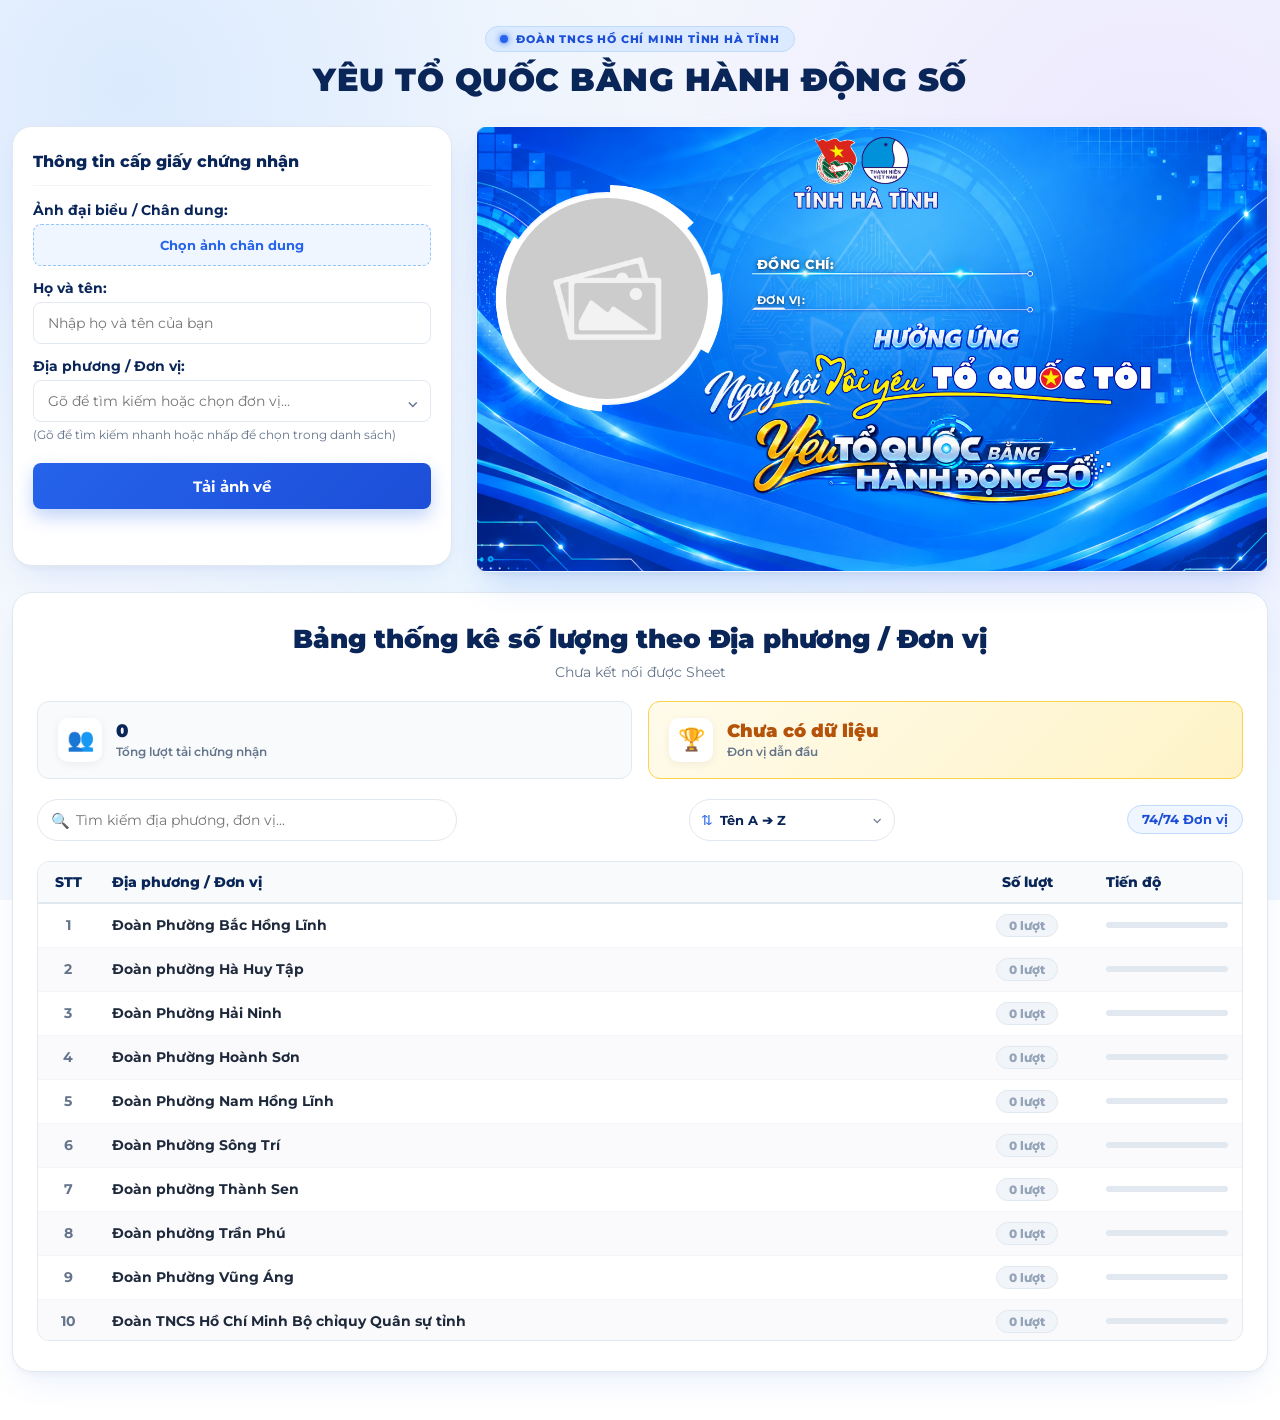
==== commit 54d5d645: "chore: tam thoi an nut cap nhat tren giao dien" ====
--- a/index.html
+++ b/index.html
@@ -125,7 +125,7 @@
                     </select>
                 </div>
 
-                <button type="button" id="refreshStatsBtn" class="refresh_stats_btn" title="Cập nhật số liệu từ Google Sheet">
+                <button type="button" id="refreshStatsBtn" class="refresh_stats_btn" style="display: none;" title="Cập nhật số liệu từ Google Sheet">
                     <span class="refresh_icon">🔄</span> Cập nhật
                 </button>
 
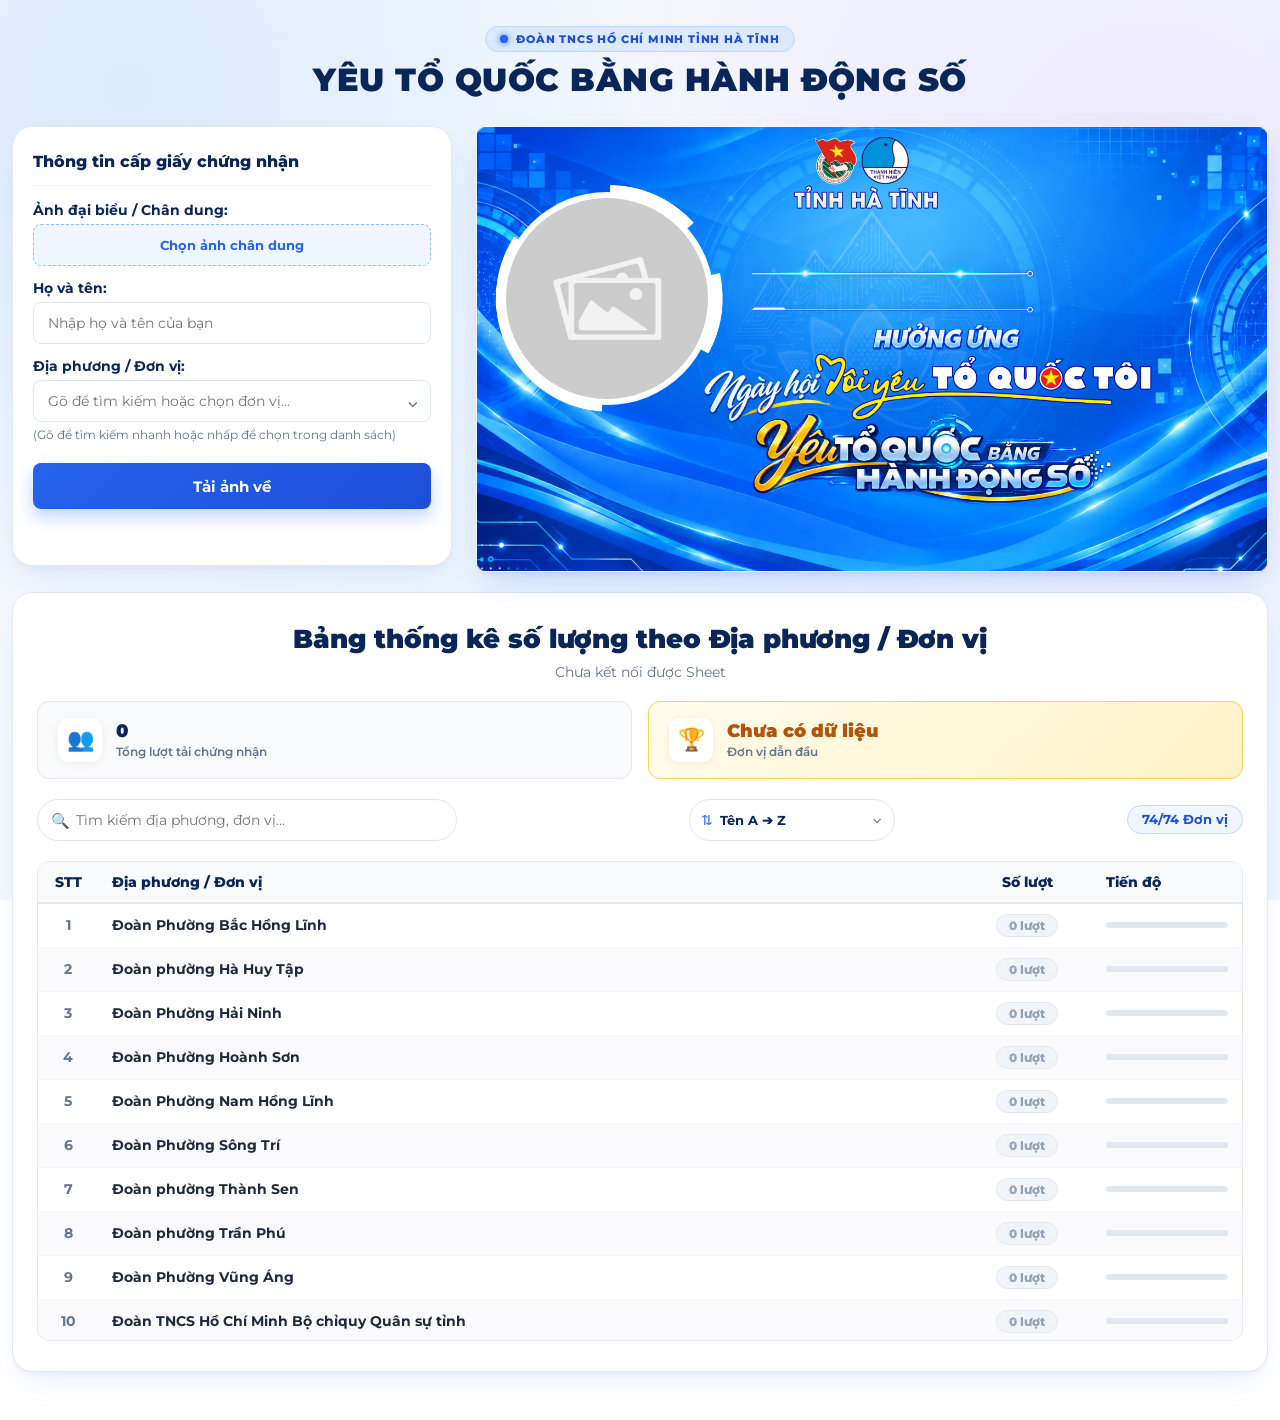
==== commit 88c83486: "feat: bo chu Dong chi va Don vi tren cert, tang co chu ten va don vi" ====
--- a/index.html
+++ b/index.html
@@ -73,11 +73,9 @@
                         <img src="pics/placeholder.jpg" alt="Ảnh đại biểu" id="img_choosen">
                     </div>
                     <div class="banner_name_line">
-                        <span class="banner_label">ĐỒNG CHÍ:</span>
                         <span class="banner_val banner_val_name" id="previewName"></span>
                     </div>
                     <div class="banner_unit_line">
-                        <span class="banner_label">ĐƠN VỊ:</span>
                         <span class="banner_val banner_val_unit" id="previewUnit"></span>
                     </div>
                 </div>
@@ -180,7 +178,7 @@
 
     <script src="https://cdn.jsdelivr.net/npm/canvas-confetti@1.9.3/dist/confetti.browser.min.js"></script>
     <script src="https://cdnjs.cloudflare.com/ajax/libs/cropperjs/1.6.1/cropper.min.js"></script>
-    <script src="script.js?v=5"></script>
+    <script src="script.js?v=14"></script>
 </body>
 
 </html>
--- a/style.css
+++ b/style.css
@@ -25,9 +25,9 @@
 body {
     min-height: 100vh;
     background: radial-gradient(circle at 10% 10%, #DBEAFE 0%, transparent 40%),
-                radial-gradient(circle at 90% 20%, #EDE9FE 0%, transparent 45%),
-                radial-gradient(circle at 50% 90%, #E0F2FE 0%, transparent 50%),
-                linear-gradient(135deg, #F8FAFC 0%, #EFF6FF 100%);
+        radial-gradient(circle at 90% 20%, #EDE9FE 0%, transparent 45%),
+        radial-gradient(circle at 50% 90%, #E0F2FE 0%, transparent 50%),
+        linear-gradient(135deg, #F8FAFC 0%, #EFF6FF 100%);
     background-attachment: fixed;
     color: var(--text-main);
     display: flex;
@@ -306,6 +306,7 @@
         opacity: 0;
         transform: translateY(-4px);
     }
+
     to {
         opacity: 1;
         transform: translateY(0);
@@ -426,7 +427,9 @@
 }
 
 @keyframes spin {
-    to { transform: rotate(360deg); }
+    to {
+        transform: rotate(360deg);
+    }
 }
 
 .status_msg {
@@ -436,8 +439,14 @@
     min-height: 18px;
     line-height: 1.4;
 }
-.status_msg.success { color: #16A34A; }
-.status_msg.error { color: #DC2626; }
+
+.status_msg.success {
+    color: #16A34A;
+}
+
+.status_msg.error {
+    color: #DC2626;
+}
 
 .certificate_view_section {
     flex: 1 1 540px;
@@ -492,28 +501,30 @@
     position: absolute;
     left: 35.4%;
     top: 28.2%;
-    width: 48%;
-    max-width: 55%;
+    width: auto;
+    max-width: none;
     height: 4.8%;
     display: flex;
     align-items: flex-end;
     gap: 8px;
     z-index: 2;
     user-select: none;
+    white-space: nowrap;
 }
 
 .banner_unit_line {
     position: absolute;
     left: 35.4%;
-    top: 36.5%;
-    width: 58%;
-    max-width: 60%;
-    height: 4.5%;
+    top: 36.2%;
+    width: auto;
+    max-width: none;
+    height: 5.2%;
     display: flex;
     align-items: flex-end;
     gap: 8px;
     z-index: 2;
     user-select: none;
+    white-space: nowrap;
 }
 
 .banner_label {
@@ -530,36 +541,34 @@
 }
 
 .banner_unit_line .banner_label {
-    font-weight: 700;
-    font-size: clamp(7.5px, 1.45cqi, 28px);
+    font-weight: 800;
+    font-size: clamp(8px, 1.65cqi, 34px);
+    flex-shrink: 0;
+    margin-bottom: 2px;
 }
 
 .banner_val_name {
     font-family: 'Montserrat', sans-serif;
     font-weight: 800;
     color: #FFE66D;
-    font-size: clamp(9px, 1.95cqi, 40px);
+    font-size: clamp(11px, 2.45cqi, 60px);
     letter-spacing: 0.5px;
     text-transform: uppercase;
     white-space: nowrap;
-    overflow: hidden;
-    text-overflow: ellipsis;
     text-shadow: 0 1px 4px rgba(0, 0, 0, 0.65);
     line-height: 1.1;
     margin-bottom: 2px;
-    transition: font-size 0.15s ease;
 }
 
 .banner_val_unit {
     font-family: 'Montserrat', sans-serif;
-    font-weight: 700;
+    font-weight: 800;
     color: #FFFFFF;
-    font-size: clamp(7.5px, 1.35cqi, 26px);
+    font-size: clamp(10px, 2.25cqi, 50px);
     white-space: nowrap;
     text-shadow: 0 1px 4px rgba(0, 0, 0, 0.7);
     line-height: 1.1;
     margin-bottom: 2px;
-    transition: font-size 0.15s ease;
 }
 
 .stats_section {
@@ -823,8 +832,13 @@
 }
 
 @keyframes spinRefresh {
-    from { transform: rotate(0deg); }
-    to { transform: rotate(360deg); }
+    from {
+        transform: rotate(0deg);
+    }
+
+    to {
+        transform: rotate(360deg);
+    }
 }
 
 .stats_table_wrapper {
@@ -999,8 +1013,15 @@
 }
 
 @keyframes modalPop {
-    from { transform: scale(0.92); opacity: 0; }
-    to { transform: scale(1); opacity: 1; }
+    from {
+        transform: scale(0.92);
+        opacity: 0;
+    }
+
+    to {
+        transform: scale(1);
+        opacity: 1;
+    }
 }
 
 .crop_modal_header {
@@ -1073,12 +1094,14 @@
     background: #FFFFFF;
 }
 
-.crop_tools, .crop_actions {
+.crop_tools,
+.crop_actions {
     display: flex;
     gap: 6px;
 }
 
-.btn_tool, .btn_secondary {
+.btn_tool,
+.btn_secondary {
     padding: 7px 11px;
     background: #F1F5F9;
     color: #334155;
@@ -1089,7 +1112,8 @@
     cursor: pointer;
 }
 
-.btn_tool:hover, .btn_secondary:hover {
+.btn_tool:hover,
+.btn_secondary:hover {
     background: #E2E8F0;
 }
 
@@ -1110,6 +1134,7 @@
         align-items: center;
         gap: 20px;
     }
+
     .input_form_card,
     .certificate_view_section {
         max-width: 100%;
@@ -1121,71 +1146,92 @@
     body {
         padding: 12px 8px 36px;
     }
+
     .main_header {
         padding: 4px 6px;
         gap: 6px;
     }
+
     .header_title {
         font-size: 21px;
     }
+
     .header_subtitle {
         font-size: 12px;
     }
+
     .input_form_card {
         padding: 18px 14px;
         border-radius: 14px;
     }
+
     .form_input,
     .form_select,
     .form_textarea {
         font-size: 16px;
     }
+
     .certificate_preview_card {
         border-radius: 8px;
     }
+
     .stats_section {
         padding: 18px 12px;
         border-radius: 16px;
     }
+
     .stats_summary_grid {
         grid-template-columns: 1fr;
     }
+
     .stats_controls {
         flex-direction: column;
         align-items: stretch;
         gap: 10px;
     }
+
     .search_wrapper,
     .sort_wrapper,
     .stats_sort_select {
         max-width: 100%;
         width: 100%;
     }
+
     .stats_count_badge {
         text-align: center;
     }
-    .stats_table th, .stats_table td {
+
+    .stats_table th,
+    .stats_table td {
         padding: 8px 10px;
         font-size: 12.5px;
     }
+
     .col_stt {
         width: 45px;
     }
+
     .col_count {
         width: 95px;
     }
+
     .col_progress {
         display: none;
     }
+
     .crop_modal_footer {
         flex-direction: column;
         align-items: stretch;
     }
-    .crop_tools, .crop_actions {
+
+    .crop_tools,
+    .crop_actions {
         width: 100%;
         justify-content: space-between;
     }
-    .crop_tools button, .crop_actions button {
+
+    .crop_tools button,
+    .crop_actions button {
         flex: 1;
         text-align: center;
     }
